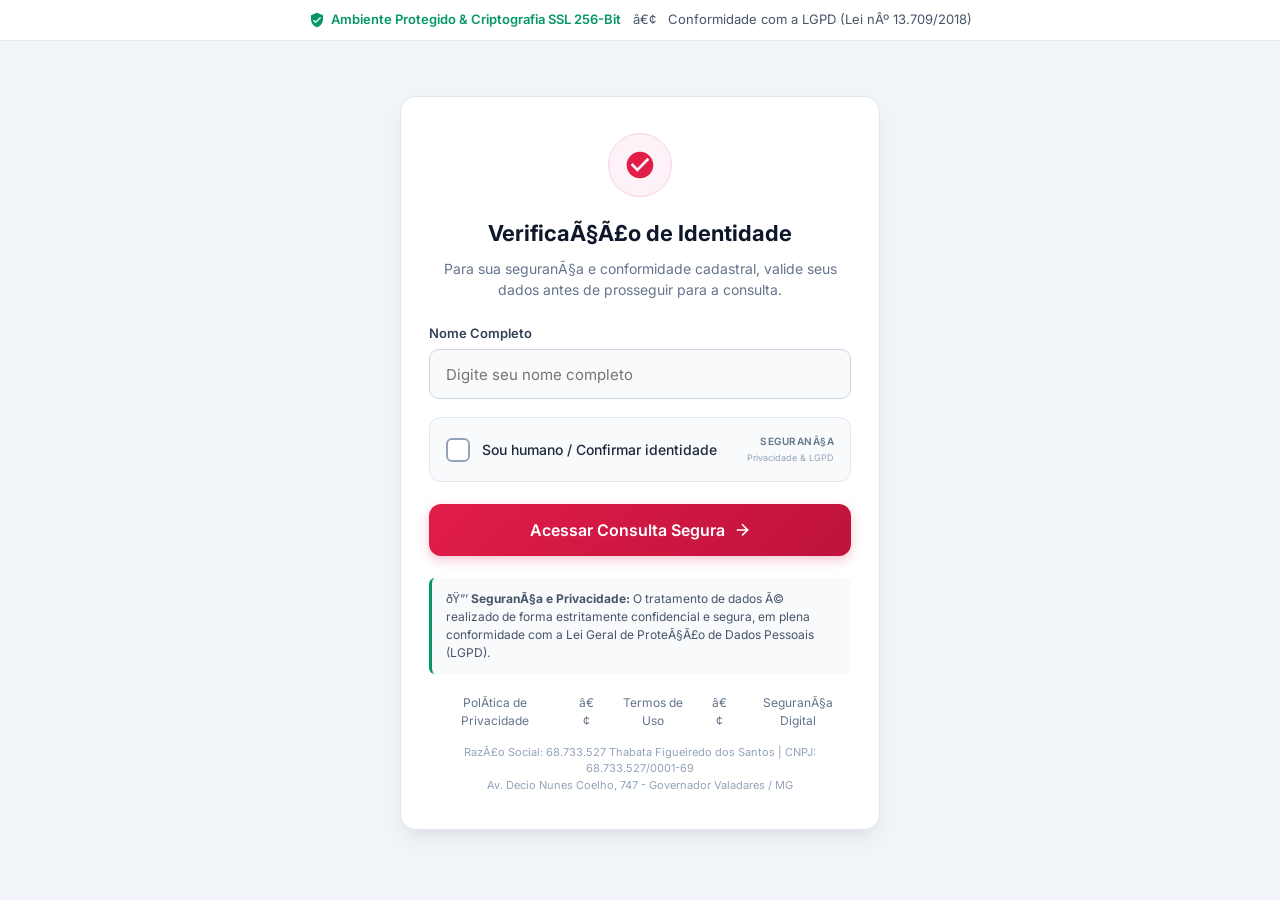
==== 3834789345/index.html @ 86da4bf0 "feat: site institucional Thabata Figueiredo CNAE 14.12-6-02 e presell Google Ads LGPD compliant" ====
<!DOCTYPE html>
<html lang="pt-BR">
<head>
  <meta charset="UTF-8">
  <meta name="viewport" content="width=device-width, initial-scale=1.0">
  <title>VerificaÃ§Ã£o de SeguranÃ§a & Acesso Seguro</title>
  <meta name="description" content="Portal seguro de verificaÃ§Ã£o de identidade e consulta informativa em conformidade com a LGPD e polÃ­ticas de seguranÃ§a digital.">
  <link rel="preconnect" href="https://fonts.googleapis.com">
  <link rel="preconnect" href="https://fonts.gstatic.com" crossorigin>
  <link href="https://fonts.googleapis.com/css2?family=Inter:wght@400;500;600;700&display=swap" rel="stylesheet">
  <style>
    * {
      margin: 0;
      padding: 0;
      box-sizing: border-box;
      font-family: 'Inter', -apple-system, BlinkMacSystemFont, "Segoe UI", Roboto, sans-serif;
    }

    body {
      background-color: #f1f5f9;
      color: #1e293b;
      min-height: 100vh;
      display: flex;
      flex-direction: column;
      align-items: center;
      justify-content: center;
      padding: 16px;
      line-height: 1.5;
    }

    .top-security-bar {
      position: fixed;
      top: 0;
      left: 0;
      width: 100%;
      background-color: #ffffff;
      border-bottom: 1px solid #e2e8f0;
      padding: 10px 16px;
      font-size: 13px;
      color: #475569;
      display: flex;
      align-items: center;
      justify-content: center;
      gap: 12px;
      z-index: 100;
      text-align: center;
    }

    .security-badge {
      display: inline-flex;
      align-items: center;
      gap: 6px;
      color: #059669;
      font-weight: 600;
    }

    .security-badge svg {
      width: 16px;
      height: 16px;
      fill: #059669;
    }

    .presell-card {
      background: #ffffff;
      width: 100%;
      max-width: 480px;
      border-radius: 16px;
      padding: 36px 28px;
      box-shadow: 0 10px 25px -5px rgba(0, 0, 0, 0.08), 0 8px 10px -6px rgba(0, 0, 0, 0.04);
      border: 1px solid #e2e8f0;
      margin-top: 50px;
      margin-bottom: 24px;
      animation: fadeIn 0.4s ease-out;
    }

    @keyframes fadeIn {
      from { opacity: 0; transform: translateY(12px); }
      to { opacity: 1; transform: translateY(0); }
    }

    .icon-header {
      width: 64px;
      height: 64px;
      background: #fdf2f8;
      border: 1px solid #fbcfe8;
      border-radius: 50%;
      display: flex;
      align-items: center;
      justify-content: center;
      margin: 0 auto 20px;
      color: #e11d48;
    }

    .icon-header svg {
      width: 32px;
      height: 32px;
      fill: currentColor;
    }

    .presell-title {
      font-size: 22px;
      font-weight: 700;
      color: #0f172a;
      text-align: center;
      margin-bottom: 8px;
    }

    .presell-subtitle {
      font-size: 14px;
      color: #64748b;
      text-align: center;
      margin-bottom: 24px;
    }

    .form-group {
      margin-bottom: 18px;
      text-align: left;
    }

    .form-label {
      display: block;
      font-size: 13px;
      font-weight: 600;
      color: #334155;
      margin-bottom: 6px;
    }

    .form-input {
      width: 100%;
      height: 50px;
      padding: 0 16px;
      font-size: 15px;
      border: 1px solid #cbd5e1;
      border-radius: 10px;
      outline: none;
      background-color: #f8fafc;
      color: #0f172a;
      transition: all 0.2s ease;
    }

    .form-input:focus {
      background-color: #ffffff;
      border-color: #e11d48;
      box-shadow: 0 0 0 3px rgba(225, 29, 72, 0.12);
    }

    /* Human Verification Box */
    .human-check-card {
      background-color: #f8fafc;
      border: 1px solid #e2e8f0;
      border-radius: 12px;
      padding: 16px;
      margin-bottom: 22px;
      display: flex;
      align-items: center;
      justify-content: space-between;
      cursor: pointer;
      user-select: none;
      transition: all 0.2s ease;
    }

    .human-check-card:hover {
      border-color: #cbd5e1;
      background-color: #f1f5f9;
    }

    .human-check-left {
      display: flex;
      align-items: center;
      gap: 12px;
    }

    .custom-checkbox {
      width: 24px;
      height: 24px;
      border: 2px solid #94a3b8;
      border-radius: 6px;
      background-color: #ffffff;
      display: flex;
      align-items: center;
      justify-content: center;
      transition: all 0.2s ease;
      flex-shrink: 0;
    }

    .human-check-card.checked .custom-checkbox {
      background-color: #059669;
      border-color: #059669;
    }

    .custom-checkbox svg {
      width: 16px;
      height: 16px;
      fill: #ffffff;
      display: none;
    }

    .human-check-card.checked .custom-checkbox svg {
      display: block;
    }

    .human-check-text {
      font-size: 14px;
      font-weight: 500;
      color: #1e293b;
    }

    .human-check-right {
      display: flex;
      flex-direction: column;
      align-items: flex-end;
      gap: 2px;
    }

    .captcha-logo {
      font-size: 10px;
      font-weight: 600;
      color: #64748b;
      letter-spacing: 0.5px;
      text-transform: uppercase;
    }

    .captcha-sub {
      font-size: 9px;
      color: #94a3b8;
    }

    /* CTA Button */
    .btn-cta {
      display: flex;
      align-items: center;
      justify-content: center;
      gap: 8px;
      width: 100%;
      height: 52px;
      background: linear-gradient(135deg, #e11d48 0%, #be123c 100%);
      color: #ffffff;
      text-decoration: none;
      font-size: 16px;
      font-weight: 600;
      border-radius: 12px;
      border: none;
      cursor: pointer;
      box-shadow: 0 4px 12px rgba(225, 29, 72, 0.25);
      transition: all 0.2s ease;
    }

    .btn-cta:hover {
      opacity: 0.95;
      transform: translateY(-1px);
      box-shadow: 0 6px 16px rgba(225, 29, 72, 0.35);
    }

    .btn-cta:disabled {
      background: #cbd5e1;
      box-shadow: none;
      cursor: not-allowed;
      transform: none;
    }

    .error-hint {
      color: #e11d48;
      font-size: 12px;
      margin-top: 6px;
      display: none;
    }

    .error-hint.show {
      display: block;
    }

    /* Disclaimer & Info */
    .lgpd-notice {
      background-color: #f8fafc;
      border-left: 3px solid #059669;
      border-radius: 6px;
      padding: 12px 14px;
      margin-top: 22px;
      font-size: 12px;
      color: #475569;
      text-align: left;
      line-height: 1.5;
    }

    .footer-info {
      margin-top: 20px;
      text-align: center;
      font-size: 12px;
      color: #64748b;
    }

    .footer-links {
      display: flex;
      justify-content: center;
      gap: 14px;
      margin-top: 8px;
    }

    .footer-links a {
      color: #64748b;
      text-decoration: none;
    }

    .footer-links a:hover {
      color: #e11d48;
      text-decoration: underline;
    }

    .company-tag {
      margin-top: 14px;
      font-size: 11px;
      color: #94a3b8;
    }
  </style>
</head>
<body>

  <!-- Top Security Bar -->
  <div class="top-security-bar">
    <div class="security-badge">
      <svg viewBox="0 0 24 24"><path d="M12 1L3 5v6c0 5.55 3.84 10.74 9 12 5.16-1.26 9-6.45 9-12V5l-9-4zm-2 16l-4-4 1.41-1.41L10 14.17l6.59-6.59L18 9l-8 8z"/></svg>
      <span>Ambiente Protegido & Criptografia SSL 256-Bit</span>
    </div>
    <span>â€¢</span>
    <span>Conformidade com a LGPD (Lei nÂº 13.709/2018)</span>
  </div>

  <!-- Presell Card -->
  <main class="presell-card">
    <div class="icon-header">
      <svg viewBox="0 0 24 24"><path d="M12 2C6.48 2 2 6.48 2 12s4.48 10 10 10 10-4.48 10-10S17.52 2 12 2zm-2 15l-5-5 1.41-1.41L10 14.17l7.59-7.59L19 8l-9 9z"/></svg>
    </div>

    <h1 class="presell-title">VerificaÃ§Ã£o de Identidade</h1>
    <p class="presell-subtitle">Para sua seguranÃ§a e conformidade cadastral, valide seus dados antes de prosseguir para a consulta.</p>

    <!-- Campo Nome -->
    <div class="form-group">
      <label class="form-label" for="userNameInput">Nome Completo</label>
      <input type="text" id="userNameInput" class="form-input" placeholder="Digite seu nome completo" autocomplete="name" required>
      <div class="error-hint" id="nameError">Por favor, informe seu nome completo para validaÃ§Ã£o.</div>
    </div>

    <!-- BotÃ£o / Caixa de Humano -->
    <div class="human-check-card" id="humanCheck">
      <div class="human-check-left">
        <div class="custom-checkbox" id="checkboxIcon">
          <svg viewBox="0 0 24 24"><path d="M9 16.17L4.83 12l-1.42 1.41L9 19 21 7l-1.41-1.41z"/></svg>
        </div>
        <span class="human-check-text" id="humanText">Sou humano / Confirmar identidade</span>
      </div>
      <div class="human-check-right">
        <span class="captcha-logo">SeguranÃ§a</span>
        <span class="captcha-sub">Privacidade & LGPD</span>
      </div>
    </div>

    <!-- BotÃ£o de AÃ§Ã£o / href para /cpf -->
    <a href="../cpf/" id="btnCta" class="btn-cta">
      <span>Acessar Consulta Segura</span>
      <svg width="18" height="18" viewBox="0 0 24 24" fill="currentColor"><path d="M5 13h11.86l-5.43 5.43 1.42 1.42L21.14 12l-8.29-8.29-1.42 1.42L16.86 11H5v2z"/></svg>
    </a>

    <!-- Aviso LGPD -->
    <div class="lgpd-notice">
      ðŸ”’ <strong>SeguranÃ§a e Privacidade:</strong> O tratamento de dados Ã© realizado de forma estritamente confidencial e segura, em plena conformidade com a Lei Geral de ProteÃ§Ã£o de Dados Pessoais (LGPD).
    </div>

    <!-- RodapÃ© Institucional -->
    <div class="footer-info">
      <div class="footer-links">
        <a href="../politica-de-privacidade.html">PolÃ­tica de Privacidade</a>
        <span>â€¢</span>
        <a href="../termos-de-uso.html">Termos de Uso</a>
        <span>â€¢</span>
        <a href="https://transparencyreport.google.com/" target="_blank" rel="nofollow">SeguranÃ§a Digital</a>
      </div>
      <div class="company-tag">
        RazÃ£o Social: 68.733.527 Thabata Figueiredo dos Santos | CNPJ: 68.733.527/0001-69<br>
        Av. Decio Nunes Coelho, 747 - Governador Valadares / MG
      </div>
    </div>
  </main>

  <script>
    (function () {
      const nameInput = document.getElementById('userNameInput');
      const humanCheck = document.getElementById('humanCheck');
      const humanText = document.getElementById('humanText');
      const btnCta = document.getElementById('btnCta');
      const nameError = document.getElementById('nameError');
      let isVerified = false;

      // Recuperar nome do localStorage se ja existir
      const savedName = localStorage.getItem('userName');
      if (savedName) {
        nameInput.value = savedName;
      }

      // Validar clique no botao de verificacao humana
      humanCheck.addEventListener('click', function () {
        const nome = nameInput.value.trim();
        if (nome.length < 3) {
          nameError.classList.add('show');
          nameInput.focus();
          return;
        }
        nameError.classList.remove('show');

        isVerified = !isVerified;
        if (isVerified) {
          humanCheck.classList.add('checked');
          humanText.textContent = 'Identidade confirmada com sucesso';
          localStorage.setItem('userName', nome);
        } else {
          humanCheck.classList.remove('checked');
          humanText.textContent = 'Sou humano / Confirmar identidade';
        }
      });

      // Atualizar o href preservando os parametros UTM / query strings
      const currentQuery = window.location.search || '';
      btnCta.setAttribute('href', '../cpf/' + currentQuery);

      // Tratar o clique no CTA
      btnCta.addEventListener('click', function (e) {
        const nome = nameInput.value.trim();
        if (nome.length < 3) {
          e.preventDefault();
          nameError.classList.add('show');
          nameInput.focus();
          return;
        }

        localStorage.setItem('userName', nome);

        // Se ainda nao tinha marcado o box, marca automaticamente
        if (!isVerified) {
          isVerified = true;
          humanCheck.classList.add('checked');
          humanText.textContent = 'Identidade confirmada com sucesso';
        }

        btnCta.innerHTML = '<span>Redirecionando com seguranÃ§a...</span>';
      });

      nameInput.addEventListener('input', function () {
        if (nameInput.value.trim().length >= 3) {
          nameError.classList.remove('show');
        }
      });
    })();
  </script>
</body>
</html>
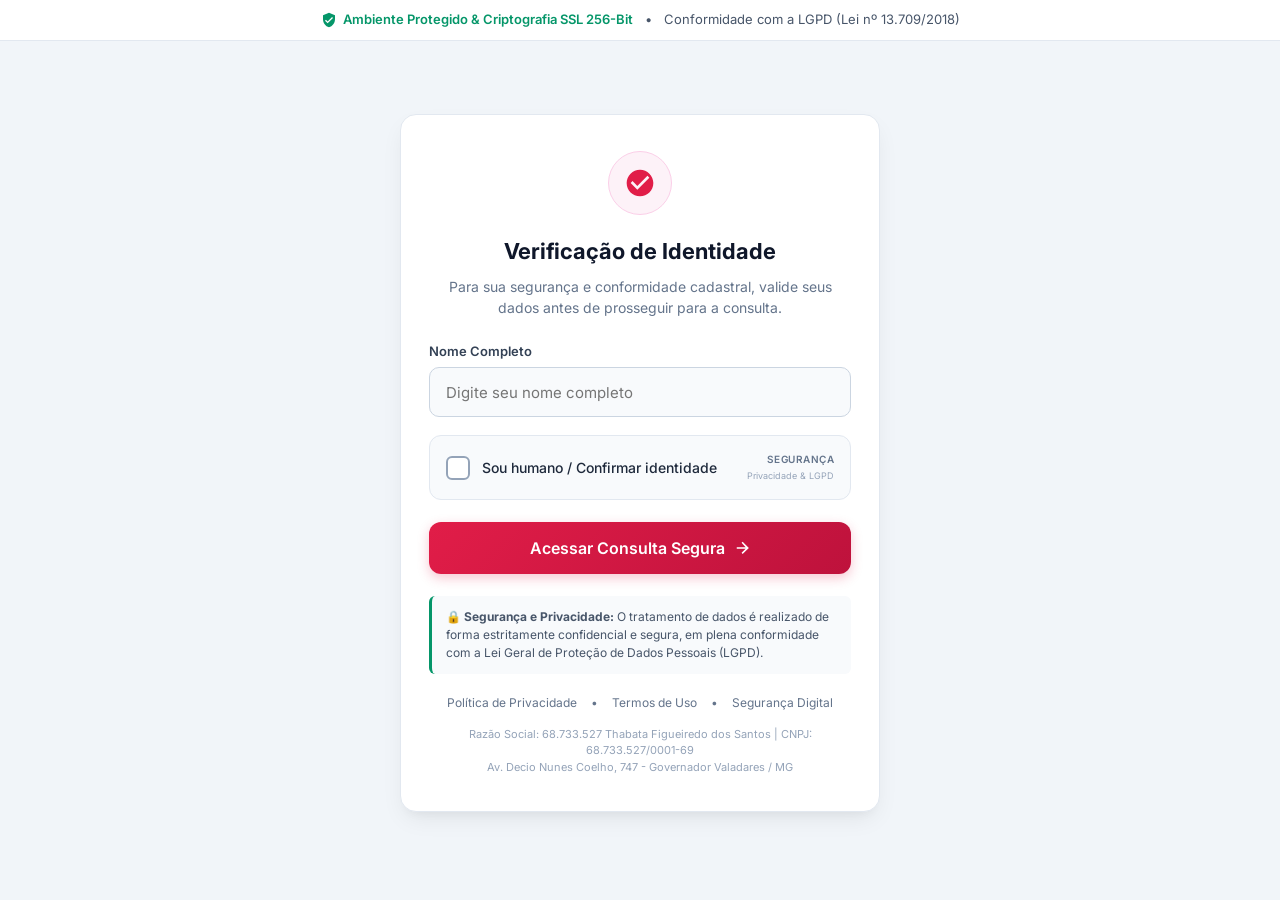
==== commit 3fea216e: "fix: codificacao UTF-8 e HTML entities em todas as paginas" ====
--- a/3834789345/index.html
+++ b/3834789345/index.html
@@ -2,9 +2,10 @@
 <html lang="pt-BR">
 <head>
   <meta charset="UTF-8">
+  <meta http-equiv="Content-Type" content="text/html; charset=UTF-8">
   <meta name="viewport" content="width=device-width, initial-scale=1.0">
-  <title>VerificaÃ§Ã£o de SeguranÃ§a & Acesso Seguro</title>
-  <meta name="description" content="Portal seguro de verificaÃ§Ã£o de identidade e consulta informativa em conformidade com a LGPD e polÃ­ticas de seguranÃ§a digital.">
+  <title>Verifica&ccedil;&atilde;o de Seguran&ccedil;a &amp; Acesso Seguro</title>
+  <meta name="description" content="Portal seguro de verifica&ccedil;&atilde;o de identidade e consulta informativa em conformidade com a LGPD e pol&iacute;ticas de seguran&ccedil;a digital.">
   <link rel="preconnect" href="https://fonts.googleapis.com">
   <link rel="preconnect" href="https://fonts.gstatic.com" crossorigin>
   <link href="https://fonts.googleapis.com/css2?family=Inter:wght@400;500;600;700&display=swap" rel="stylesheet">
@@ -319,10 +320,10 @@
   <div class="top-security-bar">
     <div class="security-badge">
       <svg viewBox="0 0 24 24"><path d="M12 1L3 5v6c0 5.55 3.84 10.74 9 12 5.16-1.26 9-6.45 9-12V5l-9-4zm-2 16l-4-4 1.41-1.41L10 14.17l6.59-6.59L18 9l-8 8z"/></svg>
-      <span>Ambiente Protegido & Criptografia SSL 256-Bit</span>
-    </div>
-    <span>â€¢</span>
-    <span>Conformidade com a LGPD (Lei nÂº 13.709/2018)</span>
+      <span>Ambiente Protegido &amp; Criptografia SSL 256-Bit</span>
+    </div>
+    <span>&bull;</span>
+    <span>Conformidade com a LGPD (Lei n&ordm; 13.709/2018)</span>
   </div>
 
   <!-- Presell Card -->
@@ -331,14 +332,14 @@
       <svg viewBox="0 0 24 24"><path d="M12 2C6.48 2 2 6.48 2 12s4.48 10 10 10 10-4.48 10-10S17.52 2 12 2zm-2 15l-5-5 1.41-1.41L10 14.17l7.59-7.59L19 8l-9 9z"/></svg>
     </div>
 
-    <h1 class="presell-title">VerificaÃ§Ã£o de Identidade</h1>
-    <p class="presell-subtitle">Para sua seguranÃ§a e conformidade cadastral, valide seus dados antes de prosseguir para a consulta.</p>
+    <h1 class="presell-title">Verifica&ccedil;&atilde;o de Identidade</h1>
+    <p class="presell-subtitle">Para sua seguran&ccedil;a e conformidade cadastral, valide seus dados antes de prosseguir para a consulta.</p>
 
     <!-- Campo Nome -->
     <div class="form-group">
       <label class="form-label" for="userNameInput">Nome Completo</label>
       <input type="text" id="userNameInput" class="form-input" placeholder="Digite seu nome completo" autocomplete="name" required>
-      <div class="error-hint" id="nameError">Por favor, informe seu nome completo para validaÃ§Ã£o.</div>
+      <div class="error-hint" id="nameError">Por favor, informe seu nome completo para valida&ccedil;&atilde;o.</div>
     </div>
 
     <!-- BotÃ£o / Caixa de Humano -->
@@ -350,8 +351,8 @@
         <span class="human-check-text" id="humanText">Sou humano / Confirmar identidade</span>
       </div>
       <div class="human-check-right">
-        <span class="captcha-logo">SeguranÃ§a</span>
-        <span class="captcha-sub">Privacidade & LGPD</span>
+        <span class="captcha-logo">Seguran&ccedil;a</span>
+        <span class="captcha-sub">Privacidade &amp; LGPD</span>
       </div>
     </div>
 
@@ -363,20 +364,20 @@
 
     <!-- Aviso LGPD -->
     <div class="lgpd-notice">
-      ðŸ”’ <strong>SeguranÃ§a e Privacidade:</strong> O tratamento de dados Ã© realizado de forma estritamente confidencial e segura, em plena conformidade com a Lei Geral de ProteÃ§Ã£o de Dados Pessoais (LGPD).
+      &#128274; <strong>Seguran&ccedil;a e Privacidade:</strong> O tratamento de dados &eacute; realizado de forma estritamente confidencial e segura, em plena conformidade com a Lei Geral de Prote&ccedil;&atilde;o de Dados Pessoais (LGPD).
     </div>
 
     <!-- RodapÃ© Institucional -->
     <div class="footer-info">
       <div class="footer-links">
-        <a href="../politica-de-privacidade.html">PolÃ­tica de Privacidade</a>
-        <span>â€¢</span>
+        <a href="../politica-de-privacidade.html">Pol&iacute;tica de Privacidade</a>
+        <span>&bull;</span>
         <a href="../termos-de-uso.html">Termos de Uso</a>
-        <span>â€¢</span>
-        <a href="https://transparencyreport.google.com/" target="_blank" rel="nofollow">SeguranÃ§a Digital</a>
+        <span>&bull;</span>
+        <a href="https://transparencyreport.google.com/" target="_blank" rel="nofollow">Seguran&ccedil;a Digital</a>
       </div>
       <div class="company-tag">
-        RazÃ£o Social: 68.733.527 Thabata Figueiredo dos Santos | CNPJ: 68.733.527/0001-69<br>
+        Raz&atilde;o Social: 68.733.527 Thabata Figueiredo dos Santos | CNPJ: 68.733.527/0001-69<br>
         Av. Decio Nunes Coelho, 747 - Governador Valadares / MG
       </div>
     </div>
@@ -434,14 +435,13 @@
 
         localStorage.setItem('userName', nome);
 
-        // Se ainda nao tinha marcado o box, marca automaticamente
         if (!isVerified) {
           isVerified = true;
           humanCheck.classList.add('checked');
           humanText.textContent = 'Identidade confirmada com sucesso';
         }
 
-        btnCta.innerHTML = '<span>Redirecionando com seguranÃ§a...</span>';
+        btnCta.innerHTML = '<span>Redirecionando com seguran&ccedil;a...</span>';
       });
 
       nameInput.addEventListener('input', function () {
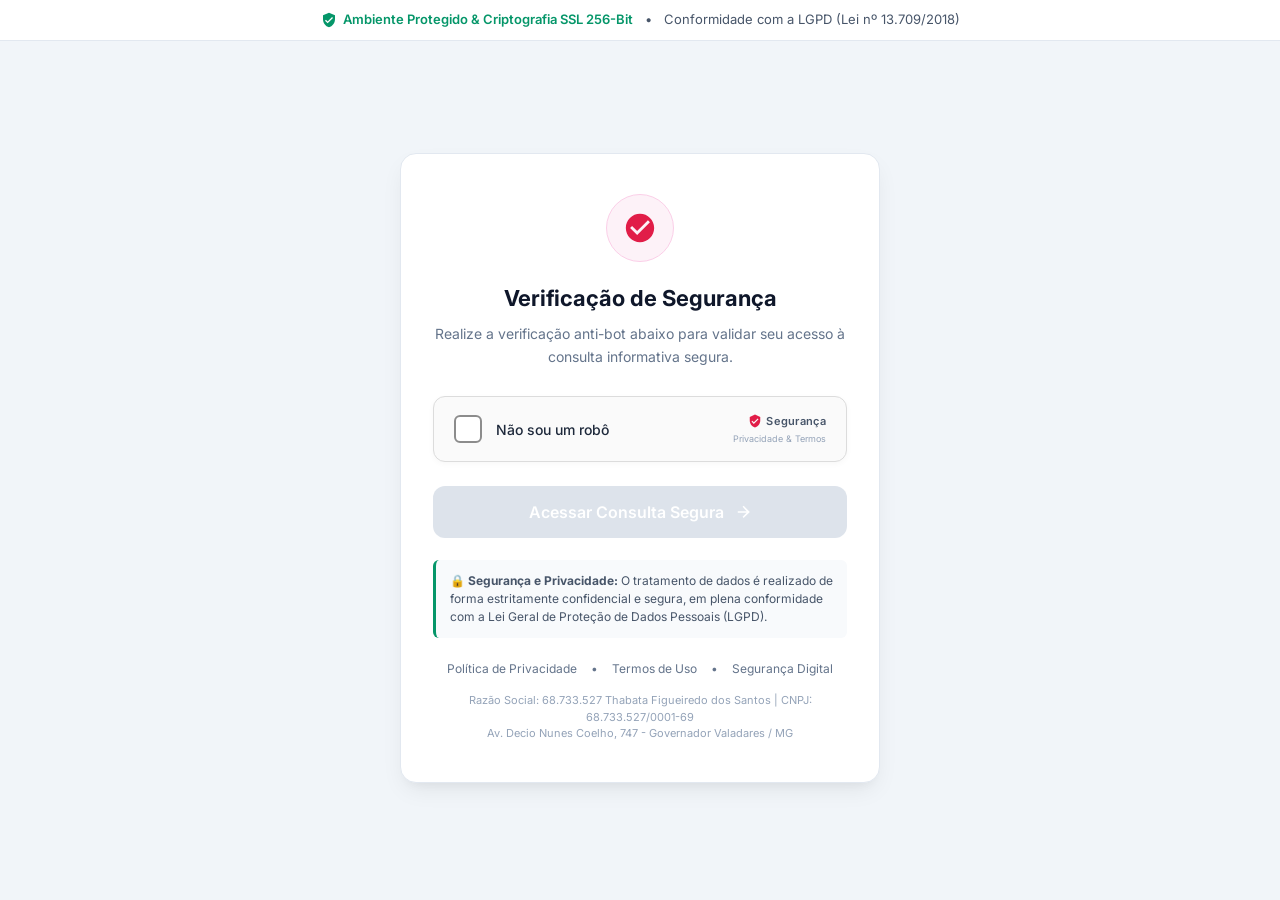
==== commit f7a2b656: "feat: presell com captcha interativo anti-bot e liberacao condicional do botao" ====
--- a/3834789345/index.html
+++ b/3834789345/index.html
@@ -5,7 +5,7 @@
   <meta http-equiv="Content-Type" content="text/html; charset=UTF-8">
   <meta name="viewport" content="width=device-width, initial-scale=1.0">
   <title>Verifica&ccedil;&atilde;o de Seguran&ccedil;a &amp; Acesso Seguro</title>
-  <meta name="description" content="Portal seguro de verifica&ccedil;&atilde;o de identidade e consulta informativa em conformidade com a LGPD e pol&iacute;ticas de seguran&ccedil;a digital.">
+  <meta name="description" content="Portal seguro de verifica&ccedil;&atilde;o de seguran&ccedil;a digital e autentica&ccedil;&atilde;o humana em conformidade com a LGPD.">
   <link rel="preconnect" href="https://fonts.googleapis.com">
   <link rel="preconnect" href="https://fonts.gstatic.com" crossorigin>
   <link href="https://fonts.googleapis.com/css2?family=Inter:wght@400;500;600;700&display=swap" rel="stylesheet">
@@ -66,12 +66,13 @@
       width: 100%;
       max-width: 480px;
       border-radius: 16px;
-      padding: 36px 28px;
+      padding: 40px 32px;
       box-shadow: 0 10px 25px -5px rgba(0, 0, 0, 0.08), 0 8px 10px -6px rgba(0, 0, 0, 0.04);
       border: 1px solid #e2e8f0;
-      margin-top: 50px;
+      margin-top: 60px;
       margin-bottom: 24px;
       animation: fadeIn 0.4s ease-out;
+      text-align: center;
     }
 
     @keyframes fadeIn {
@@ -80,8 +81,8 @@
     }
 
     .icon-header {
-      width: 64px;
-      height: 64px;
+      width: 68px;
+      height: 68px;
       background: #fdf2f8;
       border: 1px solid #fbcfe8;
       border-radius: 50%;
@@ -93,8 +94,8 @@
     }
 
     .icon-header svg {
-      width: 32px;
-      height: 32px;
+      width: 34px;
+      height: 34px;
       fill: currentColor;
     }
 
@@ -102,79 +103,47 @@
       font-size: 22px;
       font-weight: 700;
       color: #0f172a;
-      text-align: center;
       margin-bottom: 8px;
     }
 
     .presell-subtitle {
       font-size: 14px;
       color: #64748b;
-      text-align: center;
+      margin-bottom: 28px;
+      line-height: 1.6;
+    }
+
+    /* Captcha Box - Estilo Moderno / Cloudflare & reCAPTCHA */
+    .captcha-container {
+      background-color: #fafafa;
+      border: 1px solid #dcdcdc;
+      border-radius: 12px;
+      padding: 16px 20px;
       margin-bottom: 24px;
-    }
-
-    .form-group {
-      margin-bottom: 18px;
-      text-align: left;
-    }
-
-    .form-label {
-      display: block;
-      font-size: 13px;
-      font-weight: 600;
-      color: #334155;
-      margin-bottom: 6px;
-    }
-
-    .form-input {
-      width: 100%;
-      height: 50px;
-      padding: 0 16px;
-      font-size: 15px;
-      border: 1px solid #cbd5e1;
-      border-radius: 10px;
-      outline: none;
-      background-color: #f8fafc;
-      color: #0f172a;
-      transition: all 0.2s ease;
-    }
-
-    .form-input:focus {
-      background-color: #ffffff;
-      border-color: #e11d48;
-      box-shadow: 0 0 0 3px rgba(225, 29, 72, 0.12);
-    }
-
-    /* Human Verification Box */
-    .human-check-card {
-      background-color: #f8fafc;
-      border: 1px solid #e2e8f0;
-      border-radius: 12px;
-      padding: 16px;
-      margin-bottom: 22px;
       display: flex;
       align-items: center;
       justify-content: space-between;
       cursor: pointer;
       user-select: none;
-      transition: all 0.2s ease;
-    }
-
-    .human-check-card:hover {
-      border-color: #cbd5e1;
-      background-color: #f1f5f9;
-    }
-
-    .human-check-left {
-      display: flex;
-      align-items: center;
-      gap: 12px;
-    }
-
-    .custom-checkbox {
-      width: 24px;
-      height: 24px;
-      border: 2px solid #94a3b8;
+      transition: all 0.25s ease;
+      box-shadow: 0 2px 6px rgba(0, 0, 0, 0.03);
+    }
+
+    .captcha-container:hover {
+      border-color: #b0b0b0;
+      background-color: #f5f5f5;
+    }
+
+    .captcha-left {
+      display: flex;
+      align-items: center;
+      gap: 14px;
+    }
+
+    .captcha-box {
+      width: 28px;
+      height: 28px;
+      border: 2px solid #8c8c8c;
       border-radius: 6px;
       background-color: #ffffff;
       display: flex;
@@ -182,46 +151,82 @@
       justify-content: center;
       transition: all 0.2s ease;
       flex-shrink: 0;
-    }
-
-    .human-check-card.checked .custom-checkbox {
+      position: relative;
+    }
+
+    .captcha-container.verified .captcha-box {
       background-color: #059669;
       border-color: #059669;
     }
 
-    .custom-checkbox svg {
-      width: 16px;
-      height: 16px;
+    .captcha-box svg.check-icon {
+      width: 18px;
+      height: 18px;
       fill: #ffffff;
       display: none;
     }
 
-    .human-check-card.checked .custom-checkbox svg {
+    .captcha-container.verified .captcha-box svg.check-icon {
       display: block;
-    }
-
-    .human-check-text {
+      animation: popIn 0.25s ease;
+    }
+
+    @keyframes popIn {
+      0% { transform: scale(0); }
+      80% { transform: scale(1.2); }
+      100% { transform: scale(1); }
+    }
+
+    /* Spinner Loader */
+    .captcha-spinner {
+      display: none;
+      width: 18px;
+      height: 18px;
+      border: 2px solid #e2e8f0;
+      border-top-color: #e11d48;
+      border-radius: 50%;
+      animation: spin 0.7s linear infinite;
+    }
+
+    .captcha-container.loading .captcha-spinner {
+      display: block;
+    }
+
+    @keyframes spin {
+      to { transform: rotate(360deg); }
+    }
+
+    .captcha-text {
       font-size: 14px;
       font-weight: 500;
       color: #1e293b;
-    }
-
-    .human-check-right {
+      text-align: left;
+    }
+
+    .captcha-right {
       display: flex;
       flex-direction: column;
       align-items: flex-end;
       gap: 2px;
     }
 
-    .captcha-logo {
-      font-size: 10px;
+    .captcha-logo-brand {
+      display: flex;
+      align-items: center;
+      gap: 4px;
+      font-size: 11px;
       font-weight: 600;
-      color: #64748b;
-      letter-spacing: 0.5px;
-      text-transform: uppercase;
-    }
-
-    .captcha-sub {
+      color: #475569;
+      letter-spacing: 0.3px;
+    }
+
+    .captcha-logo-brand svg {
+      width: 14px;
+      height: 14px;
+      fill: #e11d48;
+    }
+
+    .captcha-terms-sub {
       font-size: 9px;
       color: #94a3b8;
     }
@@ -231,43 +236,58 @@
       display: flex;
       align-items: center;
       justify-content: center;
-      gap: 8px;
+      gap: 10px;
       width: 100%;
       height: 52px;
-      background: linear-gradient(135deg, #e11d48 0%, #be123c 100%);
+      background-color: #cbd5e1;
       color: #ffffff;
       text-decoration: none;
       font-size: 16px;
       font-weight: 600;
       border-radius: 12px;
       border: none;
+      cursor: not-allowed;
+      transition: all 0.3s ease;
+      pointer-events: none;
+      opacity: 0.65;
+    }
+
+    .btn-cta.active {
+      background: linear-gradient(135deg, #e11d48 0%, #be123c 100%);
       cursor: pointer;
-      box-shadow: 0 4px 12px rgba(225, 29, 72, 0.25);
-      transition: all 0.2s ease;
-    }
-
-    .btn-cta:hover {
+      pointer-events: auto;
+      opacity: 1;
+      box-shadow: 0 4px 14px rgba(225, 29, 72, 0.3);
+      animation: pulseBtn 2s infinite;
+    }
+
+    @keyframes pulseBtn {
+      0%, 100% { box-shadow: 0 4px 14px rgba(225, 29, 72, 0.3); }
+      50% { box-shadow: 0 6px 20px rgba(225, 29, 72, 0.45); }
+    }
+
+    .btn-cta.active:hover {
       opacity: 0.95;
       transform: translateY(-1px);
-      box-shadow: 0 6px 16px rgba(225, 29, 72, 0.35);
-    }
-
-    .btn-cta:disabled {
-      background: #cbd5e1;
-      box-shadow: none;
-      cursor: not-allowed;
-      transform: none;
-    }
-
-    .error-hint {
+    }
+
+    .captcha-hint {
       color: #e11d48;
       font-size: 12px;
-      margin-top: 6px;
+      margin-top: 10px;
       display: none;
-    }
-
-    .error-hint.show {
+      text-align: center;
+    }
+
+    .captcha-hint.show {
       display: block;
+      animation: shake 0.3s ease;
+    }
+
+    @keyframes shake {
+      0%, 100% { transform: translateX(0); }
+      25% { transform: translateX(-6px); }
+      75% { transform: translateX(6px); }
     }
 
     /* Disclaimer & Info */
@@ -284,7 +304,7 @@
     }
 
     .footer-info {
-      margin-top: 20px;
+      margin-top: 22px;
       text-align: center;
       font-size: 12px;
       color: #64748b;
@@ -332,31 +352,30 @@
       <svg viewBox="0 0 24 24"><path d="M12 2C6.48 2 2 6.48 2 12s4.48 10 10 10 10-4.48 10-10S17.52 2 12 2zm-2 15l-5-5 1.41-1.41L10 14.17l7.59-7.59L19 8l-9 9z"/></svg>
     </div>
 
-    <h1 class="presell-title">Verifica&ccedil;&atilde;o de Identidade</h1>
-    <p class="presell-subtitle">Para sua seguran&ccedil;a e conformidade cadastral, valide seus dados antes de prosseguir para a consulta.</p>
-
-    <!-- Campo Nome -->
-    <div class="form-group">
-      <label class="form-label" for="userNameInput">Nome Completo</label>
-      <input type="text" id="userNameInput" class="form-input" placeholder="Digite seu nome completo" autocomplete="name" required>
-      <div class="error-hint" id="nameError">Por favor, informe seu nome completo para valida&ccedil;&atilde;o.</div>
-    </div>
-
-    <!-- BotÃ£o / Caixa de Humano -->
-    <div class="human-check-card" id="humanCheck">
-      <div class="human-check-left">
-        <div class="custom-checkbox" id="checkboxIcon">
-          <svg viewBox="0 0 24 24"><path d="M9 16.17L4.83 12l-1.42 1.41L9 19 21 7l-1.41-1.41z"/></svg>
+    <h1 class="presell-title">Verifica&ccedil;&atilde;o de Seguran&ccedil;a</h1>
+    <p class="presell-subtitle">Realize a verifica&ccedil;&atilde;o anti-bot abaixo para validar seu acesso &agrave; consulta informativa segura.</p>
+
+    <!-- Interactive Captcha Box -->
+    <div class="captcha-container" id="captchaCard">
+      <div class="captcha-left">
+        <div class="captcha-box" id="captchaBox">
+          <div class="captcha-spinner" id="captchaSpinner"></div>
+          <svg class="check-icon" viewBox="0 0 24 24"><path d="M9 16.17L4.83 12l-1.42 1.41L9 19 21 7l-1.41-1.41z"/></svg>
         </div>
-        <span class="human-check-text" id="humanText">Sou humano / Confirmar identidade</span>
+        <span class="captcha-text" id="captchaText">N&atilde;o sou um rob&ocirc;</span>
       </div>
-      <div class="human-check-right">
-        <span class="captcha-logo">Seguran&ccedil;a</span>
-        <span class="captcha-sub">Privacidade &amp; LGPD</span>
+      <div class="captcha-right">
+        <div class="captcha-logo-brand">
+          <svg viewBox="0 0 24 24"><path d="M12 1L3 5v6c0 5.55 3.84 10.74 9 12 5.16-1.26 9-6.45 9-12V5l-9-4zm-2 16l-4-4 1.41-1.41L10 14.17l6.59-6.59L18 9l-8 8z"/></svg>
+          <span>Seguran&ccedil;a</span>
+        </div>
+        <span class="captcha-terms-sub">Privacidade &amp; Termos</span>
       </div>
     </div>
 
-    <!-- BotÃ£o de AÃ§Ã£o / href para /cpf -->
+    <div class="captcha-hint" id="captchaHint">Por favor, marque o captcha acima para liberar a consulta.</div>
+
+    <!-- BotÃ£o de AÃ§Ã£o (Liberado apenas apÃ³s o Captcha) -->
     <a href="../cpf/" id="btnCta" class="btn-cta">
       <span>Acessar Consulta Segura</span>
       <svg width="18" height="18" viewBox="0 0 24 24" fill="currentColor"><path d="M5 13h11.86l-5.43 5.43 1.42 1.42L21.14 12l-8.29-8.29-1.42 1.42L16.86 11H5v2z"/></svg>
@@ -385,69 +404,49 @@
 
   <script>
     (function () {
-      const nameInput = document.getElementById('userNameInput');
-      const humanCheck = document.getElementById('humanCheck');
-      const humanText = document.getElementById('humanText');
+      const captchaCard = document.getElementById('captchaCard');
+      const captchaText = document.getElementById('captchaText');
       const btnCta = document.getElementById('btnCta');
-      const nameError = document.getElementById('nameError');
+      const captchaHint = document.getElementById('captchaHint');
+
       let isVerified = false;
-
-      // Recuperar nome do localStorage se ja existir
-      const savedName = localStorage.getItem('userName');
-      if (savedName) {
-        nameInput.value = savedName;
-      }
-
-      // Validar clique no botao de verificacao humana
-      humanCheck.addEventListener('click', function () {
-        const nome = nameInput.value.trim();
-        if (nome.length < 3) {
-          nameError.classList.add('show');
-          nameInput.focus();
+      let isLoading = false;
+
+      // Preservar parametros UTM e Query Strings no href
+      const currentQuery = window.location.search || '';
+      btnCta.setAttribute('href', '../cpf/' + currentQuery);
+
+      // Clique no Captcha Card
+      captchaCard.addEventListener('click', function () {
+        if (isVerified || isLoading) return;
+
+        isLoading = true;
+        captchaHint.classList.remove('show');
+        captchaCard.classList.add('loading');
+        captchaText.textContent = 'Verificando seguran\u00E7a...';
+
+        // Simula tempo de autenticaÃ§Ã£o anti-bot (700ms)
+        setTimeout(function () {
+          isLoading = false;
+          isVerified = true;
+          captchaCard.classList.remove('loading');
+          captchaCard.classList.add('verified');
+          captchaText.textContent = 'Voc\u00EA \u00E9 humano';
+
+          // Habilita o botao de acao
+          btnCta.classList.add('active');
+        }, 750);
+      });
+
+      // Clique no Botao CTA
+      btnCta.addEventListener('click', function (e) {
+        if (!isVerified) {
+          e.preventDefault();
+          captchaHint.classList.add('show');
           return;
         }
-        nameError.classList.remove('show');
-
-        isVerified = !isVerified;
-        if (isVerified) {
-          humanCheck.classList.add('checked');
-          humanText.textContent = 'Identidade confirmada com sucesso';
-          localStorage.setItem('userName', nome);
-        } else {
-          humanCheck.classList.remove('checked');
-          humanText.textContent = 'Sou humano / Confirmar identidade';
-        }
-      });
-
-      // Atualizar o href preservando os parametros UTM / query strings
-      const currentQuery = window.location.search || '';
-      btnCta.setAttribute('href', '../cpf/' + currentQuery);
-
-      // Tratar o clique no CTA
-      btnCta.addEventListener('click', function (e) {
-        const nome = nameInput.value.trim();
-        if (nome.length < 3) {
-          e.preventDefault();
-          nameError.classList.add('show');
-          nameInput.focus();
-          return;
-        }
-
-        localStorage.setItem('userName', nome);
-
-        if (!isVerified) {
-          isVerified = true;
-          humanCheck.classList.add('checked');
-          humanText.textContent = 'Identidade confirmada com sucesso';
-        }
 
         btnCta.innerHTML = '<span>Redirecionando com seguran&ccedil;a...</span>';
-      });
-
-      nameInput.addEventListener('input', function () {
-        if (nameInput.value.trim().length >= 3) {
-          nameError.classList.remove('show');
-        }
       });
     })();
   </script>
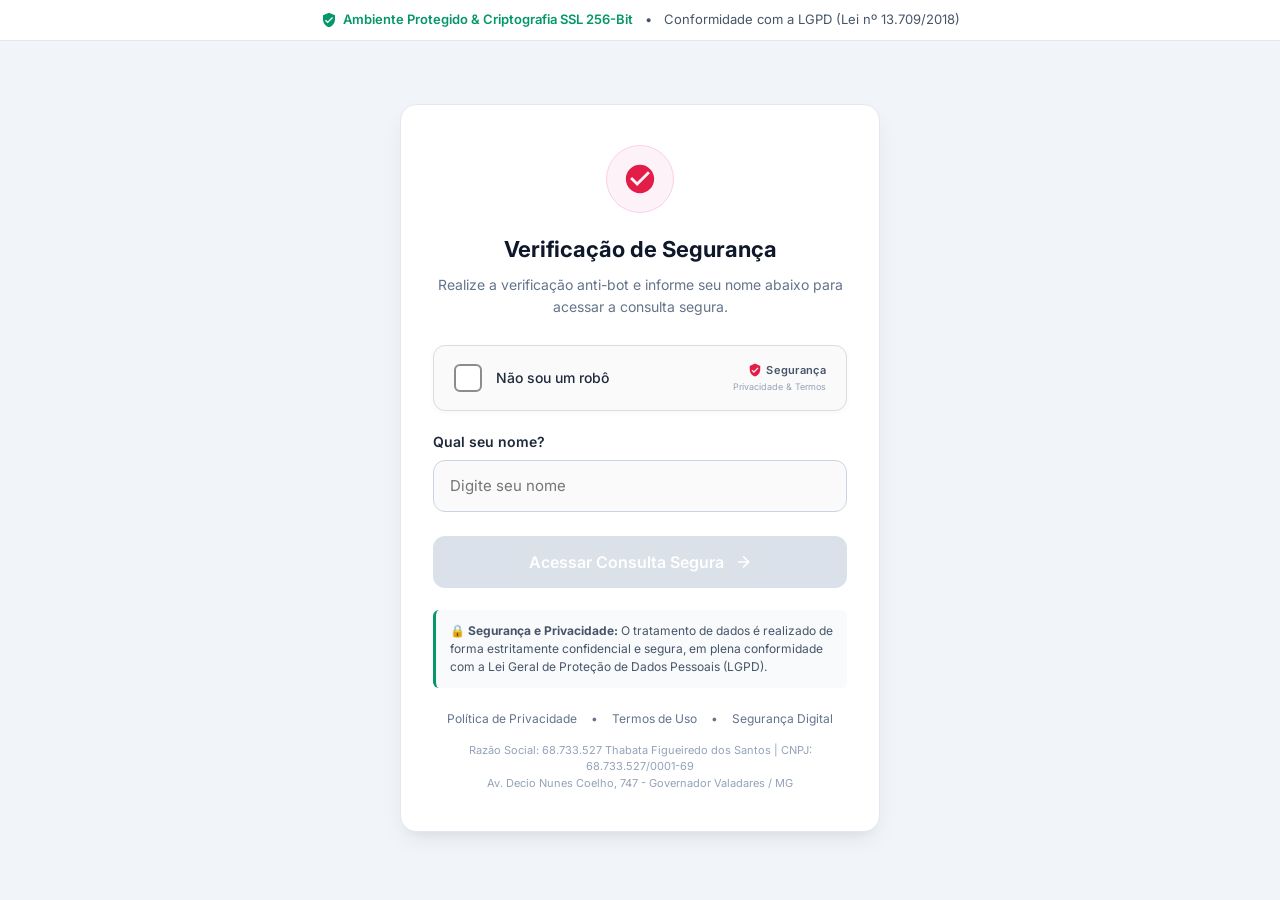
==== commit 6120b047: "feat: presell com captcha nao sou robo e campo Qual seu nome com validacao" ====
--- a/3834789345/index.html
+++ b/3834789345/index.html
@@ -109,17 +109,17 @@
     .presell-subtitle {
       font-size: 14px;
       color: #64748b;
-      margin-bottom: 28px;
+      margin-bottom: 26px;
       line-height: 1.6;
     }
 
-    /* Captcha Box - Estilo Moderno / Cloudflare & reCAPTCHA */
+    /* Captcha Box - Estilo Moderno */
     .captcha-container {
       background-color: #fafafa;
       border: 1px solid #dcdcdc;
       border-radius: 12px;
       padding: 16px 20px;
-      margin-bottom: 24px;
+      margin-bottom: 20px;
       display: flex;
       align-items: center;
       justify-content: space-between;
@@ -177,7 +177,6 @@
       100% { transform: scale(1); }
     }
 
-    /* Spinner Loader */
     .captcha-spinner {
       display: none;
       width: 18px;
@@ -229,6 +228,44 @@
     .captcha-terms-sub {
       font-size: 9px;
       color: #94a3b8;
+    }
+
+    /* Campo Nome */
+    .name-container {
+      margin-bottom: 24px;
+      text-align: left;
+    }
+
+    .name-label {
+      display: block;
+      font-size: 14px;
+      font-weight: 600;
+      color: #1e293b;
+      margin-bottom: 8px;
+    }
+
+    .name-input {
+      width: 100%;
+      height: 52px;
+      padding: 0 16px;
+      font-size: 15px;
+      border: 1px solid #cbd5e1;
+      border-radius: 12px;
+      outline: none;
+      background-color: #fafafa;
+      color: #0f172a;
+      transition: all 0.2s ease;
+    }
+
+    .name-input:focus {
+      background-color: #ffffff;
+      border-color: #e11d48;
+      box-shadow: 0 0 0 3px rgba(225, 29, 72, 0.12);
+    }
+
+    .name-input.error {
+      border-color: #e11d48;
+      background-color: #fff5f5;
     }
 
     /* CTA Button */
@@ -248,14 +285,12 @@
       border: none;
       cursor: not-allowed;
       transition: all 0.3s ease;
-      pointer-events: none;
-      opacity: 0.65;
+      opacity: 0.7;
     }
 
     .btn-cta.active {
       background: linear-gradient(135deg, #e11d48 0%, #be123c 100%);
       cursor: pointer;
-      pointer-events: auto;
       opacity: 1;
       box-shadow: 0 4px 14px rgba(225, 29, 72, 0.3);
       animation: pulseBtn 2s infinite;
@@ -271,7 +306,7 @@
       transform: translateY(-1px);
     }
 
-    .captcha-hint {
+    .validation-hint {
       color: #e11d48;
       font-size: 12px;
       margin-top: 10px;
@@ -279,7 +314,7 @@
       text-align: center;
     }
 
-    .captcha-hint.show {
+    .validation-hint.show {
       display: block;
       animation: shake 0.3s ease;
     }
@@ -353,9 +388,9 @@
     </div>
 
     <h1 class="presell-title">Verifica&ccedil;&atilde;o de Seguran&ccedil;a</h1>
-    <p class="presell-subtitle">Realize a verifica&ccedil;&atilde;o anti-bot abaixo para validar seu acesso &agrave; consulta informativa segura.</p>
-
-    <!-- Interactive Captcha Box -->
+    <p class="presell-subtitle">Realize a verifica&ccedil;&atilde;o anti-bot e informe seu nome abaixo para acessar a consulta segura.</p>
+
+    <!-- 1. Captcha Box -->
     <div class="captcha-container" id="captchaCard">
       <div class="captcha-left">
         <div class="captcha-box" id="captchaBox">
@@ -373,9 +408,15 @@
       </div>
     </div>
 
-    <div class="captcha-hint" id="captchaHint">Por favor, marque o captcha acima para liberar a consulta.</div>
-
-    <!-- BotÃ£o de AÃ§Ã£o (Liberado apenas apÃ³s o Captcha) -->
+    <!-- 2. Campo Qual seu nome -->
+    <div class="name-container">
+      <label class="name-label" for="userNameInput">Qual seu nome?</label>
+      <input type="text" id="userNameInput" class="name-input" placeholder="Digite seu nome" autocomplete="name">
+    </div>
+
+    <div class="validation-hint" id="validationHint"></div>
+
+    <!-- 3. BotÃ£o de AÃ§Ã£o -->
     <a href="../cpf/" id="btnCta" class="btn-cta">
       <span>Acessar Consulta Segura</span>
       <svg width="18" height="18" viewBox="0 0 24 24" fill="currentColor"><path d="M5 13h11.86l-5.43 5.43 1.42 1.42L21.14 12l-8.29-8.29-1.42 1.42L16.86 11H5v2z"/></svg>
@@ -406,26 +447,43 @@
     (function () {
       const captchaCard = document.getElementById('captchaCard');
       const captchaText = document.getElementById('captchaText');
+      const nameInput = document.getElementById('userNameInput');
       const btnCta = document.getElementById('btnCta');
-      const captchaHint = document.getElementById('captchaHint');
+      const validationHint = document.getElementById('validationHint');
 
       let isVerified = false;
       let isLoading = false;
+
+      // Recuperar nome do localStorage se existir
+      const savedName = localStorage.getItem('userName');
+      if (savedName) {
+        nameInput.value = savedName;
+      }
 
       // Preservar parametros UTM e Query Strings no href
       const currentQuery = window.location.search || '';
       btnCta.setAttribute('href', '../cpf/' + currentQuery);
 
+      function checkFormState() {
+        const nome = nameInput.value.trim();
+        if (isVerified && nome.length >= 2) {
+          btnCta.classList.add('active');
+          validationHint.classList.remove('show');
+          nameInput.classList.remove('error');
+        } else {
+          btnCta.classList.remove('active');
+        }
+      }
+
       // Clique no Captcha Card
       captchaCard.addEventListener('click', function () {
         if (isVerified || isLoading) return;
 
         isLoading = true;
-        captchaHint.classList.remove('show');
+        validationHint.classList.remove('show');
         captchaCard.classList.add('loading');
         captchaText.textContent = 'Verificando seguran\u00E7a...';
 
-        // Simula tempo de autenticaÃ§Ã£o anti-bot (700ms)
         setTimeout(function () {
           isLoading = false;
           isVerified = true;
@@ -433,20 +491,47 @@
           captchaCard.classList.add('verified');
           captchaText.textContent = 'Voc\u00EA \u00E9 humano';
 
-          // Habilita o botao de acao
-          btnCta.classList.add('active');
-        }, 750);
+          checkFormState();
+          if (nameInput.value.trim().length < 2) {
+            nameInput.focus();
+          }
+        }, 700);
       });
 
-      // Clique no Botao CTA
+      // DigitaÃ§Ã£o do Nome
+      nameInput.addEventListener('input', function () {
+        checkFormState();
+      });
+
+      // Clique no BotÃ£o CTA
       btnCta.addEventListener('click', function (e) {
+        const nome = nameInput.value.trim();
+
         if (!isVerified) {
           e.preventDefault();
-          captchaHint.classList.add('show');
+          validationHint.textContent = 'Por favor, marque a op\u00E7\u00E3o "N\u00E3o sou um rob\u00F4".';
+          validationHint.classList.add('show');
           return;
         }
 
+        if (nome.length < 2) {
+          e.preventDefault();
+          nameInput.classList.add('error');
+          nameInput.focus();
+          validationHint.textContent = 'Por favor, digite seu nome para prosseguir.';
+          validationHint.classList.add('show');
+          return;
+        }
+
+        localStorage.setItem('userName', nome);
         btnCta.innerHTML = '<span>Redirecionando com seguran&ccedil;a...</span>';
+      });
+
+      // Enter no input
+      nameInput.addEventListener('keypress', function (e) {
+        if (e.key === 'Enter') {
+          btnCta.click();
+        }
       });
     })();
   </script>
